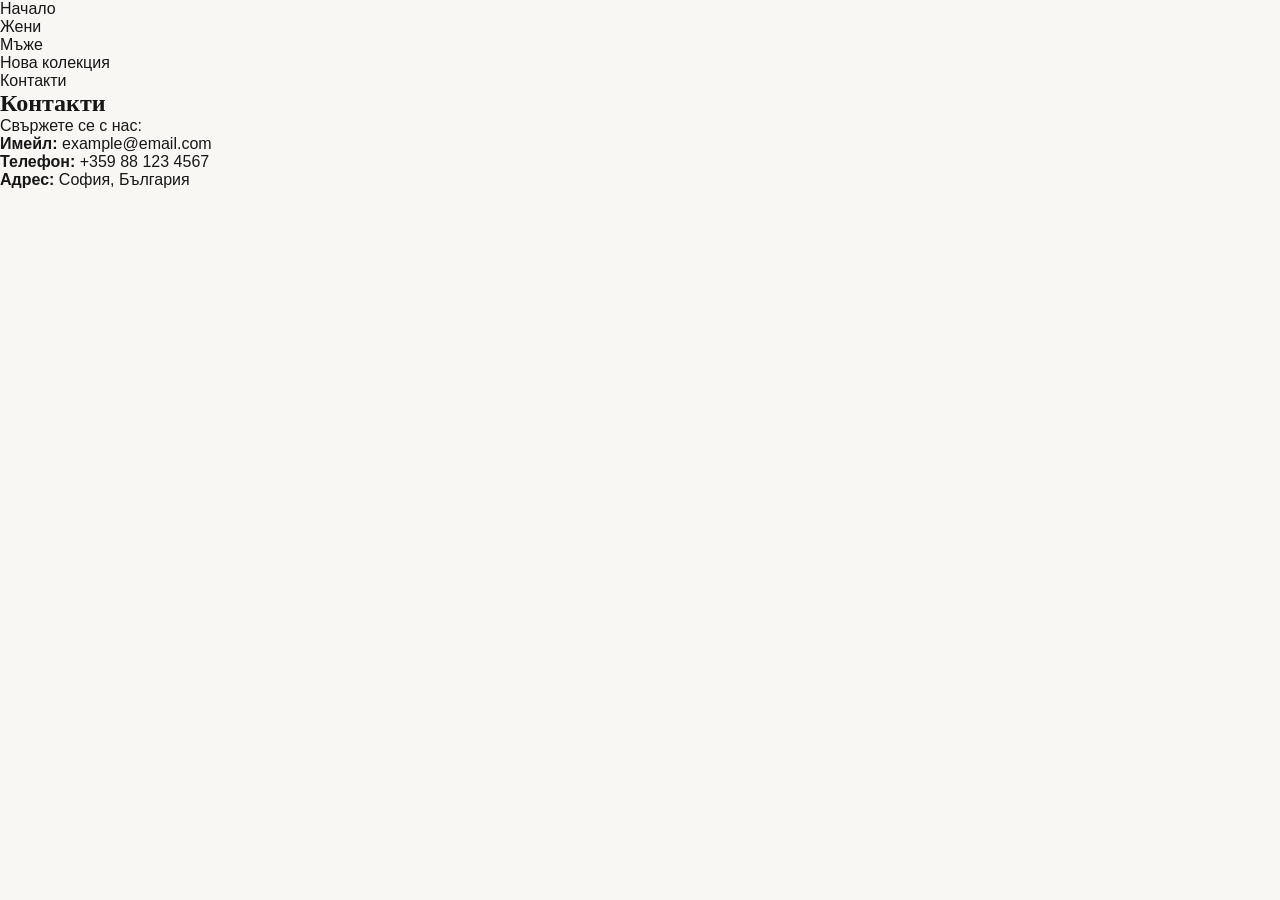
==== contact.html @ b68dda17 "Add contact page" ====
<!DOCTYPE html>
<html lang="bg">
<head>
    <meta charset="UTF-8">
    <meta name="viewport" content="width=device-width, initial-scale=1.0">
    <title>Контакти</title>
    <link rel="stylesheet" href="style.css">
</head>
<body>

    <header>
        <nav>
            <div class="logo">
                <a href="index.html">
                    <!-- Put your logo here -->
                </a>
            </div>

            <ul>
                <li><a href="index.html">Начало</a></li>
                <li><a href="women.html">Жени</a></li>
                <li><a href="men.html">Мъже</a></li>
                <li><a href="new-collection.html">Нова колекция</a></li>
                <li><a href="contact.html">Контакти</a></li>
            </ul>
        </nav>
    </header>

    <main>
        <section class="contact">
            <h1>Контакти</h1>

            <p>Свържете се с нас:</p>

            <p><strong>Имейл:</strong> example@email.com</p>
            <p><strong>Телефон:</strong> +359 88 123 4567</p>
            <p><strong>Адрес:</strong> София, България</p>
        </section>
    </main>

</body>
</html>
---- style.css ----
/* =========================================
   ОСНОВНИ НАСТРОЙКИ
========================================= */

* {
    margin: 0;
    padding: 0;
    box-sizing: border-box;
}

html {
    scroll-behavior: smooth;
}

body {
    font-family: "Montserrat", sans-serif;
    background: #f8f7f4;
    color: #171717;
}

a {
    text-decoration: none;
    color: inherit;
}

button {
    font-family: inherit;
}


/* =========================================
   NAVIGATION
========================================= */

.navbar {
    width: 100%;
    height: 82px;

    display: flex;
    align-items: center;
    justify-content: space-between;

    padding: 0 6%;

    background: rgba(248, 247, 244, 0.96);

    border-bottom: 1px solid #e5e3df;

    position: relative;
    z-index: 200;

    backdrop-filter: blur(10px);
}

.logo {
    font-family: "Playfair Display", serif;

    font-size: 27px;
    font-weight: 400;

    letter-spacing: 7px;

    color: #171717;

    transition: opacity 0.3s ease;
}

.logo:hover {
    opacity: 0.65;
}

.nav-links {
    display: flex;
    align-items: center;
    gap: 35px;
}

.nav-links a {
    position: relative;

    font-size: 12px;
    font-weight: 500;

    text-transform: uppercase;
    letter-spacing: 1.5px;

    color: #333;

    transition: color 0.3s ease;
}

.nav-links a::after {
    content: "";

    position: absolute;

    left: 0;
    bottom: -7px;

    width: 0;
    height: 1px;

    background: #8a6a52;

    transition: width 0.3s ease;
}

.nav-links a:hover {
    color: #8a6a52;
}

.nav-links a:hover::after {
    width: 100%;
}

.nav-actions {
    display: flex;
    align-items: center;
    gap: 15px;
}

.nav-actions button {
    border: none;
    background: transparent;

    font-size: 21px;

    cursor: pointer;

    transition: transform 0.3s ease;
}

.nav-actions button:hover {
    transform: translateY(-2px);
}


/* =========================================
   HERO
========================================= */

.hero {
    min-height: 650px;

    display: flex;
    align-items: center;

    padding: 80px 8%;

    position: relative;

    background:
        linear-gradient(
            90deg,
            rgba(20, 20, 20, 0.72),
            rgba(20, 20, 20, 0.25)
        ),
        url("images/hero.jpg");

    background-size: cover;
    background-position: center;
}

.hero-content {
    max-width: 650px;
    color: white;
}

.hero-small-title {
    font-size: 13px;
    letter-spacing: 3px;
    margin-bottom: 25px;
}

.hero h1 {
    font-size: clamp(55px, 7vw, 100px);
    line-height: 0.95;
    font-weight: 500;
    letter-spacing: -4px;
}

.hero h1 span {
    display: block;
    font-style: italic;
    font-weight: 300;
}

.hero-description {
    max-width: 500px;

    margin: 35px 0;

    font-size: 17px;
    line-height: 1.7;

    color: #eeeeee;
}

.hero-button {
    display: inline-block;

    padding: 17px 30px;

    background: white;
    color: #171717;

    font-size: 13px;
    font-weight: 600;

    text-transform: uppercase;
    letter-spacing: 1.5px;

    transition:
        background 0.3s ease,
        color 0.3s ease,
        transform 0.3s ease;
}

.hero-button:hover {
    background: #171717;
    color: white;

    transform: translateY(-3px);
}


/* =========================================
   ОБЩИ СЕКЦИИ
========================================= */

.categories,
.collection {
    padding: 110px 6%;
}

.section-heading {
    margin-bottom: 50px;
}

.section-heading p {
    margin-bottom: 12px;

    color: #8a6a52;

    font-size: 12px;
    font-weight: 600;

    letter-spacing: 2px;
}

.section-heading h2 {
    font-size: 48px;
    font-weight: 400;
    letter-spacing: -2px;
}


/* =========================================
   CATEGORIES
========================================= */

.category-grid {
    display: grid;
    grid-template-columns: repeat(2, 1fr);

    gap: 25px;
}

.category-card {
    height: 550px;

    position: relative;

    overflow: hidden;

    background: #ddd;
}

.category-image {
    width: 100%;
    height: 100%;

    background-size: cover;
    background-position: center;

    transition: transform 0.7s ease;
}

.category-women {
    background-image: url("images/women.jpg");
}

.category-men {
    background-image: url("images/men.jpg");
}

.category-card:hover .category-image {
    transform: scale(1.05);
}

.category-overlay {
    position: absolute;

    left: 0;
    right: 0;
    bottom: 0;

    padding: 35px;

    color: white;

    background: linear-gradient(
        transparent,
        rgba(0, 0, 0, 0.65)
    );
}

.category-overlay h3 {
    font-size: 36px;
    font-weight: 400;

    margin-bottom: 10px;
}

.category-overlay span {
    font-size: 13px;
    text-transform: uppercase;
    letter-spacing: 1px;
}


/* =========================================
   PRODUCTS
========================================= */

.collection {
    background: #eeece7;
}

.collection-heading {
    display: flex;
    align-items: flex-end;
    justify-content: space-between;
}

.view-all {
    padding-bottom: 5px;

    border-bottom: 1px solid #171717;

    font-size: 13px;
    text-transform: uppercase;
    letter-spacing: 1px;
}

.product-grid {
    display: grid;

    grid-template-columns:
        repeat(4, 1fr);

    gap: 22px;
}

.product-card {
    cursor: pointer;
}

.product-image {
    height: 480px;

    position: relative;

    background:
        url("images/product-1.jpg")
        center / cover;

    overflow: hidden;
}

.product-2 {
    background-image:
        url("images/product-2.jpg");
}

.product-3 {
    background-image:
        url("images/product-3.jpg");
}

.product-4 {
    background-image:
        url("images/product-4.jpg");
}

.product-label {
    position: absolute;

    top: 15px;
    left: 15px;

    padding: 7px 10px;

    background: white;

    font-size: 10px;
    font-weight: bold;

    letter-spacing: 1px;
}

.favorite-button {
    position: absolute;

    top: 15px;
    right: 15px;

    width: 40px;
    height: 40px;

    border: none;
    border-radius: 50%;

    background: white;

    font-size: 21px;

    cursor: pointer;

    transition: transform 0.3s ease;
}

.favorite-button:hover {
    transform: scale(1.1);
}

.product-info {
    padding-top: 18px;
}

.product-category {
    color: #777;

    font-size: 11px;

    text-transform: uppercase;
    letter-spacing: 1.5px;

    margin-bottom: 8px;
}

.product-info h3 {
    font-size: 17px;
    font-weight: 400;

    margin-bottom: 8px;
}

.product-price {
    font-size: 15px;
    font-weight: 600;
}


/* =========================================
   PROMO
========================================= */

.promo {
    min-height: 500px;

    display: flex;
    align-items: center;
    justify-content: center;

    text-align: center;

    padding: 80px 20px;

    background:
        linear-gradient(
            rgba(30, 25, 22, 0.65),
            rgba(30, 25, 22, 0.65)
        ),
        url("images/promo.jpg");

    background-size: cover;
    background-position: center;

    color: white;
}

.promo-content {
    max-width: 700px;
}

.promo-content > p {
    font-size: 12px;
    letter-spacing: 3px;

    margin-bottom: 25px;
}

.promo h2 {
    font-size: clamp(45px, 6vw, 75px);
    line-height: 1;

    font-weight: 400;

    margin-bottom: 40px;
}


/* =========================================
   FOOTER
========================================= */

.footer {
    padding: 70px 6% 30px;

    background: #171717;

    color: white;

    text-align: center;
}

.footer-logo {
    font-size: 30px;
    font-weight: bold;

    letter-spacing: 6px;

    margin-bottom: 35px;
}

.footer-links {
    display: flex;
    justify-content: center;

    gap: 30px;

    margin-bottom: 40px;
}

.footer-links a {
    color: #cfcfcf;

    font-size: 13px;

    transition: color 0.3s ease;
}

.footer-links a:hover {
    color: white;
}

.footer > p {
    color: #777;

    font-size: 12px;
}


/* =========================================
   RESPONSIVE — TABLET
========================================= */

@media (max-width: 900px) {

    .nav-links {
        gap: 15px;
    }

    .nav-links a {
        font-size: 11px;
    }

    .product-grid {
        grid-template-columns:
            repeat(2, 1fr);
    }

    .product-image {
        height: 450px;
    }
}


/* =========================================
   RESPONSIVE — MOBILE
========================================= */

@media (max-width: 650px) {

    .navbar {
        height: 70px;
        padding: 0 5%;
    }

    .logo {
        font-size: 22px;
    }

    .nav-links {
        display: none;
    }

    .nav-actions {
        gap: 8px;
    }

    .hero {
        min-height: 600px;

        padding: 60px 7%;

        background-position: center;
    }

    .hero h1 {
        font-size: 58px;
    }

    .hero-description {
        font-size: 15px;
    }

    .categories,
    .collection {
        padding: 75px 5%;
    }

    .section-heading h2 {
        font-size: 38px;
    }

    .category-grid {
        grid-template-columns: 1fr;
    }

    .category-card {
        height: 450px;
    }

    .collection-heading {
        display: block;
    }

    .view-all {
        display: inline-block;
        margin-top: 20px;
    }

    .product-grid {
        grid-template-columns: 1fr 1fr;

        gap: 12px;
    }

    .product-image {
        height: 300px;
    }

    .product-info h3 {
        font-size: 14px;
    }

    .promo {
        min-height: 450px;
    }

    .footer-links {
        flex-wrap: wrap;
    }
}

/* =========================================
   PRODUCT ANIMATION
========================================= */

.product-card {
    opacity: 0;
    transform: translateY(30px);

    transition:
        opacity 0.7s ease,
        transform 0.7s ease;
}

.product-card {
    display: block;
    color: inherit;
}

.product-card.show {
    opacity: 1;
    transform: translateY(0);
}

.product-card.search-hidden {
    display: none;
}

/* =========================================
   PRODUCT PAGE
========================================= */

.product-page {
    min-height: 750px;

    display: grid;
    grid-template-columns: 1.1fr 0.9fr;

    gap: 80px;

    padding: 80px 8%;
}

.product-large-image {
    width: 100%;
    height: 700px;

    overflow: hidden;

    background: #e5e2dc;
}

.product-large-image img {
    width: 100%;
    height: 100%;

    object-fit: cover;

    display: block;
}

.product-details {
    padding-top: 30px;

    max-width: 500px;
}

.product-details .product-category {
    color: #8a6a52;

    font-size: 12px;

    text-transform: uppercase;
    letter-spacing: 2px;

    margin-bottom: 20px;
}

.product-details h1 {
    font-size: 48px;
    line-height: 1.05;

    font-weight: 400;

    margin-bottom: 20px;
}

.product-page-price {
    font-size: 20px;
    font-weight: 600;

    margin-bottom: 35px;
}

.product-description {
    color: #666;

    font-size: 15px;
    line-height: 1.8;

    margin-bottom: 45px;
}

.size-section {
    margin-bottom: 30px;
}

.size-title {
    display: flex;
    justify-content: space-between;

    margin-bottom: 15px;

    font-size: 13px;
}

.size-title span:last-child {
    color: #777;

    text-decoration: underline;

    cursor: pointer;
}

.sizes {
    display: flex;
    gap: 10px;
}

.sizes button {
    width: 55px;
    height: 50px;

    border: 1px solid #ccc;

    background: transparent;

    cursor: pointer;

    transition:
        background 0.3s ease,
        color 0.3s ease;
}

.sizes button:hover,
.sizes button.selected {
    background: #171717;
    color: white;

    border-color: #171717;
}

.add-to-cart {
    width: 100%;

    padding: 20px;

    border: none;

    background: #171717;
    color: white;

    font-size: 13px;
    font-weight: 600;

    text-transform: uppercase;
    letter-spacing: 1.5px;

    cursor: pointer;

    transition: background 0.3s ease;
}

.add-to-cart:hover {
    background: #8a6a52;
}

.product-info-list {
    margin-top: 45px;

    border-top: 1px solid #ddd;
}

.product-info-list div {
    display: flex;
    justify-content: space-between;

    padding: 18px 0;

    border-bottom: 1px solid #ddd;

    font-size: 13px;
}

.product-info-list span:last-child {
    color: #777;
}


/* =========================================
   PRODUCT PAGE — MOBILE
========================================= */

@media (max-width: 800px) {

    .product-page {
        grid-template-columns: 1fr;

        gap: 40px;

        padding: 50px 5%;
    }

    .product-large-image {
        height: 550px;
    }

    .product-details {
        padding-top: 0;
    }

    .product-details h1 {
        font-size: 38px;
    }
}

/* =========================================
   MOBILE MENU
========================================= */

.menu-toggle {
    display: none;

    border: none;
    background: transparent;

    font-size: 25px;

    cursor: pointer;
}


/* =========================================
   MOBILE NAVIGATION
========================================= */

@media (max-width: 650px) {

    .menu-toggle {
        display: block;
    }

    .navbar {
        position: relative;
    }

    .nav-links {
        position: absolute;

        top: 70px;
        left: 0;

        width: 100%;

        display: flex;
        flex-direction: column;
        align-items: stretch;

        gap: 0;

        background: #f8f7f4;

        border-bottom: 1px solid #ddd;

        max-height: 0;
        overflow: hidden;

        opacity: 0;

        transition:
            max-height 0.4s ease,
            opacity 0.3s ease;
    }

    .nav-links a {
        padding: 18px 6%;

        border-bottom: 1px solid #e5e3df;
    }

    .nav-links.mobile-open {
        max-height: 400px;
        opacity: 1;
    }

}

/* =========================================
   BENEFITS
========================================= */

.benefits {
    padding: 110px 6%;
    background: #f8f7f4;
}

.benefits-grid {
    display: grid;
    grid-template-columns: repeat(4, 1fr);
    gap: 50px;
}

.benefit {
    text-align: center;
}

.benefit-icon {
    width: 60px;
    height: 60px;

    margin: 0 auto 25px;

    display: flex;
    align-items: center;
    justify-content: center;

    border: 1px solid #d5d1ca;
    border-radius: 50%;

    font-size: 22px;

    color: #8a6a52;
}

.benefit h3 {
    font-size: 17px;
    font-weight: 500;

    margin-bottom: 15px;
}

.benefit p {
    color: #777;

    font-size: 14px;
    line-height: 1.7;
}


/* =========================================
   BENEFITS — MOBILE
========================================= */

@media (max-width: 800px) {

    .benefits-grid {
        grid-template-columns: repeat(2, 1fr);
        gap: 45px 25px;
    }

}


@media (max-width: 500px) {

    .benefits {
        padding: 75px 5%;
    }

    .benefits-grid {
        grid-template-columns: 1fr;
    }

}

/* =========================================
   PREMIUM TYPOGRAPHY
========================================= */

h1,
h2,
h3 {
    font-family: "Playfair Display", serif;
}

.hero h1 {
    font-weight: 400;
}

.section-heading h2 {
    font-weight: 400;
}

.category-overlay h3 {
    font-weight: 400;
}

.product-info h3 {
    font-family: "Montserrat", sans-serif;
    font-weight: 500;
}

.product-details h1 {
    font-family: "Playfair Display", serif;
    font-weight: 400;
}

.promo h2 {
    font-family: "Playfair Display", serif;
    font-weight: 400;
}

/* =========================================
   CONTACTS
========================================= */

.contact-section {
    padding: 100px 6%;
    background: #eeece8;
}

.contact-content {
    max-width: 1000px;
    margin: 50px auto 0;

    display: grid;
    grid-template-columns: repeat(3, 1fr);
    gap: 40px;

    text-align: center;
}

.contact-content h3 {
    font-family: "Montserrat", sans-serif;
    font-size: 14px;
    font-weight: 600;
    margin-bottom: 12px;
}

.contact-content p {
    color: #777;
    font-size: 14px;
    line-height: 1.7;
}


/* MOBILE */

@media (max-width: 650px) {

    .contact-content {
        grid-template-columns: 1fr;
        gap: 30px;
    }

}

/* =========================================
   SEARCH
========================================= */

.search-panel {
    width: 100%;

    height: 80px;

    padding: 0 6%;

    display: none;
    align-items: center;
    gap: 20px;

    background: #f8f7f4;

    border-bottom: 1px solid #ddd;

    position: sticky;

    z-index: 100;

    animation: searchOpen 0.25s ease;
}


/* Показва се само когато е активна */

.search-panel.active {
    display: flex;
}


/* Поле */

.search-panel input {
    flex: 1;

    height: 45px;

    border: none;
    border-bottom: 1px solid #aaa;

    outline: none;

    background: transparent;

    font-family: "Montserrat", sans-serif;

    font-size: 15px;

    color: #171717;
}

.search-panel input::placeholder {
    color: #888;
}


/* Бутон X */

.search-panel button {
    width: 40px;
    height: 40px;

    border: none;

    background: transparent;

    font-size: 18px;

    cursor: pointer;

    color: #171717;

    transition: opacity 0.3s ease;
}

.search-panel button:hover {
    opacity: 0.55;
}


/* =========================================
   SEARCH ANIMATION
========================================= */

@keyframes searchOpen {

    from {
        opacity: 0;
        transform: translateY(-8px);
    }

    to {
        opacity: 1;
        transform: translateY(0);
    }

}


/* =========================================
   SEARCH — MOBILE
========================================= */

@media (max-width: 650px) {

    .search-panel {

        height: 70px;

        padding: 0 5%;

    }

}
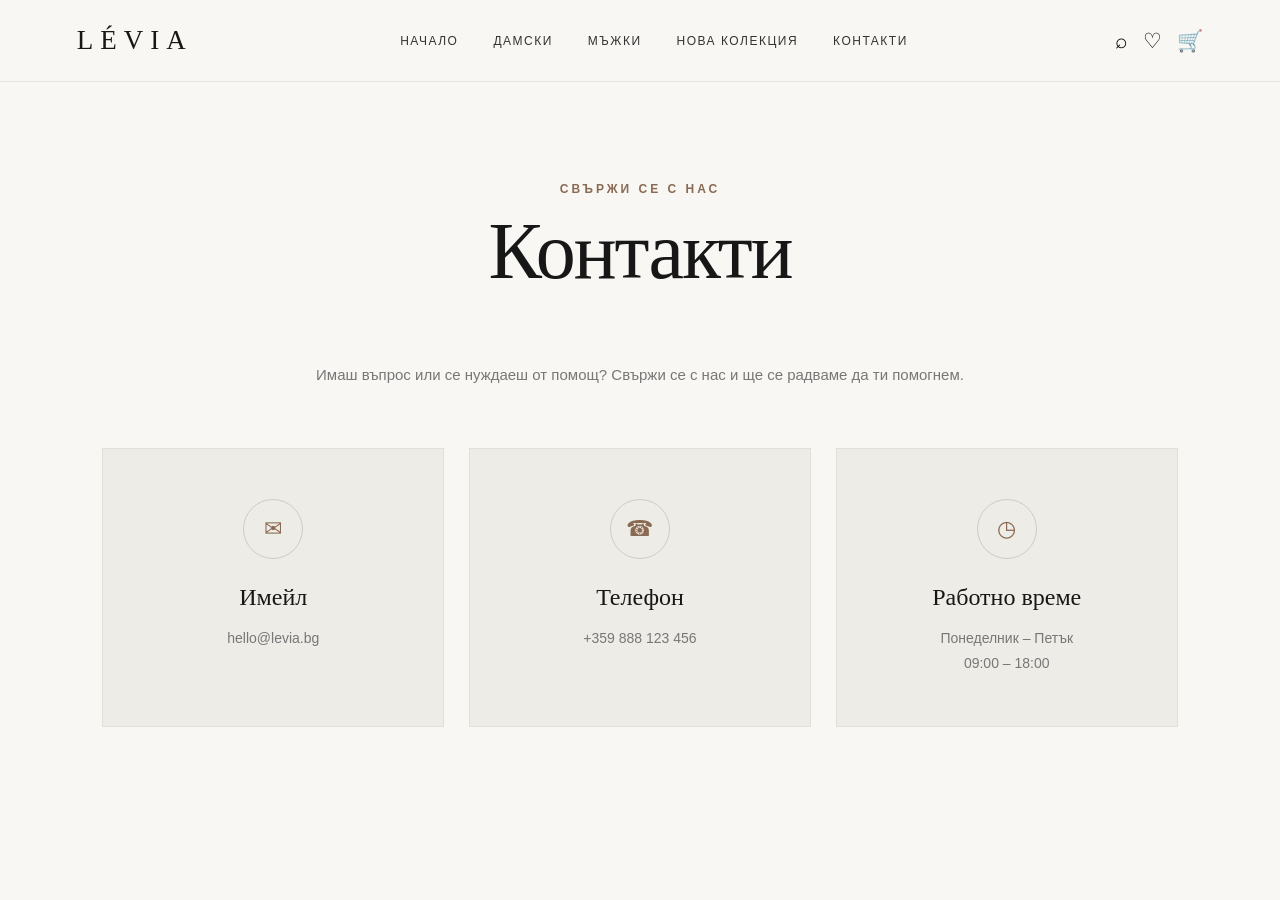
==== commit 4696599e: "Create contact page design" ====
--- a/contact.html
+++ b/contact.html
@@ -8,35 +8,153 @@
 </head>
 <body>
 
-    <header>
-        <nav>
-            <div class="logo">
-                <a href="index.html">
-                    <!-- Put your logo here -->
-                </a>
+     <!-- Навигация -->
+<header class="navbar">
+
+    <a href="index.html" class="logo">
+        LÉVIA
+    </a>
+
+    <nav class="nav-links">
+
+        <a href="index.html">Начало</a>
+
+        <a href="women.html">Дамски</a>
+
+        <a href="men.html">Мъжки</a>
+
+        <a href="new-collection.html">Нова колекция</a>
+
+        <a href="contact.html">Контакти</a>
+
+    </nav>
+
+    <div class="nav-actions">
+
+        <button
+            class="search-button"
+            aria-label="Търсене"
+            type="button"
+        >
+            ⌕
+        </button>
+
+        <button aria-label="Любими">
+            ♡
+        </button>
+
+        <button aria-label="Количка">
+            🛒
+        </button>
+
+        <button
+            class="menu-toggle"
+            aria-label="Отвори менюто"
+            aria-expanded="false"
+        >
+            ☰
+        </button>
+
+    </div>
+
+</header>
+
+<div class="search-panel" id="searchPanel">
+
+    <input
+        type="text"
+        id="searchInput"
+        placeholder="Търси продукт..."
+        autocomplete="off"
+    >
+
+    <button
+        id="closeSearch"
+        type="button"
+        aria-label="Затвори"
+    >
+        ✕
+    </button>
+
+</div>
+
+
+    <main>
+
+    <section class="contact-page">
+
+        <div class="section-heading">
+
+            <p>СВЪРЖИ СЕ С НАС</p>
+
+            <h1>Контакти</h1>
+
+        </div>
+
+
+        <p class="contact-intro">
+            Имаш въпрос или се нуждаеш от помощ?
+            Свържи се с нас и ще се радваме да ти помогнем.
+        </p>
+
+
+        <div class="contact-content">
+
+            <div>
+
+                <div class="contact-icon">
+                    ✉
+                </div>
+
+                <h3>Имейл</h3>
+
+                <p>
+                    <a href="mailto:hello@levia.bg">
+                        hello@levia.bg
+                    </a>
+                </p>
+
             </div>
 
-            <ul>
-                <li><a href="index.html">Начало</a></li>
-                <li><a href="women.html">Жени</a></li>
-                <li><a href="men.html">Мъже</a></li>
-                <li><a href="new-collection.html">Нова колекция</a></li>
-                <li><a href="contact.html">Контакти</a></li>
-            </ul>
-        </nav>
-    </header>
 
-    <main>
-        <section class="contact">
-            <h1>Контакти</h1>
+            <div>
 
-            <p>Свържете се с нас:</p>
+                <div class="contact-icon">
+                    ☎
+                </div>
 
-            <p><strong>Имейл:</strong> example@email.com</p>
-            <p><strong>Телефон:</strong> +359 88 123 4567</p>
-            <p><strong>Адрес:</strong> София, България</p>
-        </section>
-    </main>
+                <h3>Телефон</h3>
+
+                <p>
+                    <a href="tel:+359888123456">
+                        +359 888 123 456
+                    </a>
+                </p>
+
+            </div>
+
+
+            <div>
+
+                <div class="contact-icon">
+                    ◷
+                </div>
+
+                <h3>Работно време</h3>
+
+                <p>
+                    Понеделник – Петък<br>
+                    09:00 – 18:00
+                </p>
+
+            </div>
+
+        </div>
+
+    </section>
+
+</main>
+
 
 </body>
 </html>
--- a/style.css
+++ b/style.css
@@ -1248,4 +1248,202 @@
 
     }
 
+}
+
+/* =========================================
+   CONTACT PAGE
+========================================= */
+
+.contact-page {
+    min-height: 750px;
+
+    padding: 100px 8%;
+
+    background: #f8f7f4;
+}
+
+
+/* Заглавие */
+
+.contact-page .section-heading {
+    max-width: 700px;
+    margin: 0 auto 70px;
+
+    text-align: center;
+}
+
+.contact-page .section-heading p {
+    color: #8a6a52;
+
+    font-size: 12px;
+    font-weight: 600;
+
+    letter-spacing: 3px;
+
+    margin-bottom: 15px;
+}
+
+.contact-page .section-heading h1 {
+    font-family: "Playfair Display", serif;
+
+    font-size: clamp(50px, 7vw, 80px);
+
+    font-weight: 400;
+
+    line-height: 1;
+
+    letter-spacing: -2px;
+}
+
+
+/* Контактни карти */
+
+.contact-page .contact-content {
+    max-width: 1100px;
+
+    margin: 0 auto;
+
+    display: grid;
+
+    grid-template-columns: repeat(3, 1fr);
+
+    gap: 25px;
+
+    text-align: center;
+}
+
+
+.contact-page .contact-content > div {
+    padding: 50px 30px;
+
+    background: #eeece7;
+
+    border: 1px solid #e2dfd9;
+
+    transition:
+        transform 0.3s ease,
+        background 0.3s ease;
+}
+
+
+.contact-page .contact-content > div:hover {
+    transform: translateY(-6px);
+
+    background: #e8e5df;
+}
+
+
+/* Икони */
+
+.contact-icon {
+    width: 60px;
+    height: 60px;
+
+    margin: 0 auto 25px;
+
+    display: flex;
+    align-items: center;
+    justify-content: center;
+
+    border: 1px solid #d0cbc3;
+
+    border-radius: 50%;
+
+    color: #8a6a52;
+
+    font-size: 22px;
+}
+
+
+/* Заглавия */
+
+.contact-page .contact-content h3 {
+    margin-bottom: 15px;
+
+    font-family: "Playfair Display", serif;
+
+    font-size: 24px;
+
+    font-weight: 400;
+
+    color: #171717;
+}
+
+
+/* Информация */
+
+.contact-page .contact-content p {
+    color: #777;
+
+    font-size: 14px;
+
+    line-height: 1.8;
+}
+
+
+/* Линкове */
+
+.contact-page .contact-content a {
+    color: #777;
+
+    transition: color 0.3s ease;
+}
+
+.contact-page .contact-content a:hover {
+    color: #8a6a52;
+}
+
+
+/* =========================================
+   CONTACT PAGE — ADDITIONAL INFO
+========================================= */
+
+.contact-intro {
+    max-width: 650px;
+
+    margin: 0 auto 60px;
+
+    text-align: center;
+
+    color: #777;
+
+    font-size: 15px;
+
+    line-height: 1.8;
+}
+
+
+/* =========================================
+   CONTACT PAGE — MOBILE
+========================================= */
+
+@media (max-width: 800px) {
+
+    .contact-page {
+        padding: 75px 5%;
+    }
+
+    .contact-page .section-heading {
+        margin-bottom: 50px;
+    }
+
+    .contact-page .contact-content {
+        grid-template-columns: 1fr;
+
+        gap: 18px;
+    }
+
+    .contact-page .contact-content > div {
+        padding: 40px 25px;
+    }
+
+}
+
+
+@media (max-width: 500px) {
+
+    .contact-page .section-heading h1 {
+        font-size: 48px;
+    }
+
 }
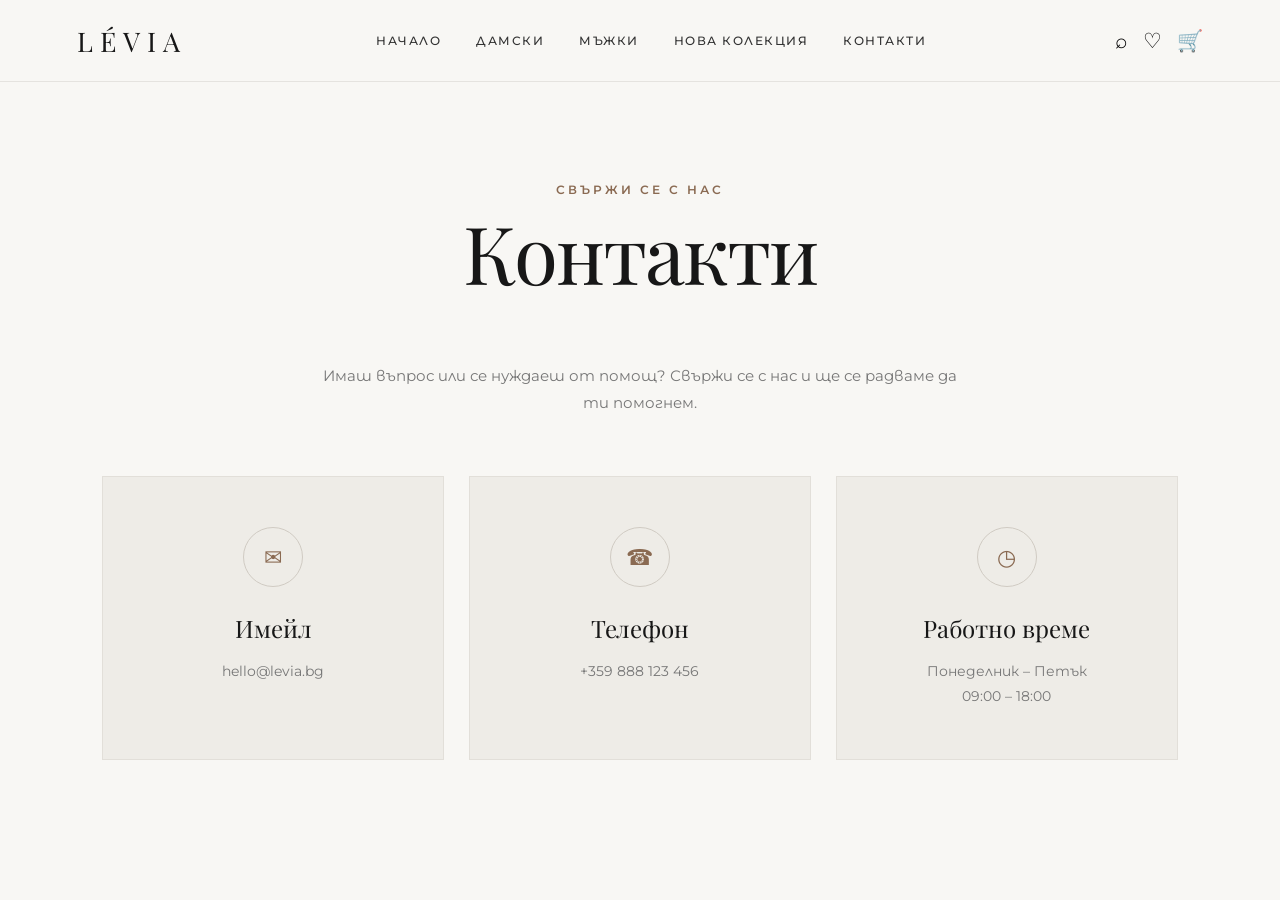
==== commit 4c855dc3: "Update navigation, search and favorites" ====
--- a/contact.html
+++ b/contact.html
@@ -3,7 +3,19 @@
 <head>
     <meta charset="UTF-8">
     <meta name="viewport" content="width=device-width, initial-scale=1.0">
-    <title>Контакти</title>
+    <title>LÉVIA — Контакти</title>
+    <link rel="preconnect" href="https://fonts.googleapis.com">
+
+<link
+    rel="preconnect"
+    href="https://fonts.gstatic.com"
+    crossorigin
+>
+
+<link
+    href="https://fonts.googleapis.com/css2?family=Montserrat:wght@400;500;600&family=Playfair+Display:ital,wght@0,400;0,500;1,400&display=swap"
+    rel="stylesheet"
+>
     <link rel="stylesheet" href="style.css">
 </head>
 <body>
@@ -25,7 +37,7 @@
 
         <a href="new-collection.html">Нова колекция</a>
 
-        <a href="contact.html">Контакти</a>
+        <a href="./contact.html">Контакти</a>
 
     </nav>
 
@@ -155,6 +167,7 @@
 
 </main>
 
+<script src="script.js"></script>
 
 </body>
 </html>
--- a/style.css
+++ b/style.css
@@ -1050,40 +1050,92 @@
 }
 
 /* =========================================
-   PREMIUM TYPOGRAPHY
-========================================= */
+   TYPOGRAPHY SYSTEM
+========================================= */
+
+body {
+    font-family: "Montserrat", sans-serif;
+    font-weight: 400;
+    color: #171717;
+}
+
+/* Основни заглавия */
 
 h1,
 h2,
 h3 {
     font-family: "Playfair Display", serif;
-}
+    font-weight: 400;
+    color: #171717;
+}
+
+/* Големи заглавия на секции */
+
+.section-heading h1,
+.section-heading h2 {
+    font-family: "Playfair Display", serif;
+    font-weight: 400;
+    letter-spacing: -2px;
+}
+
+/* Hero */
 
 .hero h1 {
-    font-weight: 400;
-}
-
-.section-heading h2 {
-    font-weight: 400;
-}
+    font-family: "Playfair Display", serif;
+    font-weight: 400;
+    letter-spacing: -4px;
+}
+
+/* Заглавия на категории */
 
 .category-overlay h3 {
-    font-weight: 400;
-}
+    font-family: "Playfair Display", serif;
+    font-weight: 400;
+}
+
+/* Имена на продукти */
 
 .product-info h3 {
     font-family: "Montserrat", sans-serif;
     font-weight: 500;
-}
+    letter-spacing: 0;
+}
+
+/* Продуктова страница */
 
 .product-details h1 {
     font-family: "Playfair Display", serif;
     font-weight: 400;
-}
+    letter-spacing: -2px;
+}
+
+/* Промо */
 
 .promo h2 {
     font-family: "Playfair Display", serif;
     font-weight: 400;
+}
+
+/* Контакти */
+
+.contact-page .section-heading h1 {
+    font-family: "Playfair Display", serif;
+    font-weight: 400;
+}
+
+/* Навигация и бутони */
+
+.nav-links a,
+.hero-button,
+.view-all,
+.product-label,
+.product-category,
+.product-price,
+.product-page-price,
+.add-to-cart,
+.footer-links,
+.contact-content h3 {
+    font-family: "Montserrat", sans-serif;
 }
 
 /* =========================================
@@ -1446,4 +1498,64 @@
         font-size: 48px;
     }
 
+}
+
+/* =========================================
+   PAGE HEADINGS
+========================================= */
+
+.page-section {
+    padding-top: 100px;
+    padding-bottom: 110px;
+}
+
+.page-heading {
+    max-width: 900px;
+    margin-bottom: 60px;
+}
+
+.page-heading p {
+    margin-bottom: 14px;
+
+    color: #8a6a52;
+
+    font-family: "Montserrat", sans-serif;
+    font-size: 12px;
+    font-weight: 600;
+
+    letter-spacing: 3px;
+    text-transform: uppercase;
+}
+
+.page-heading h1 {
+    margin: 0;
+
+    font-family: "Playfair Display", serif;
+    font-size: clamp(48px, 6vw, 72px);
+    font-weight: 400;
+
+    line-height: 1;
+    letter-spacing: -2px;
+}
+
+
+/* =========================================
+   PAGE HEADINGS — MOBILE
+========================================= */
+
+@media (max-width: 650px) {
+
+    .page-section {
+        padding-top: 75px;
+        padding-bottom: 75px;
+    }
+
+    .page-heading {
+        margin-bottom: 45px;
+    }
+
+    .page-heading h1 {
+        font-size: 46px;
+    }
+
 }
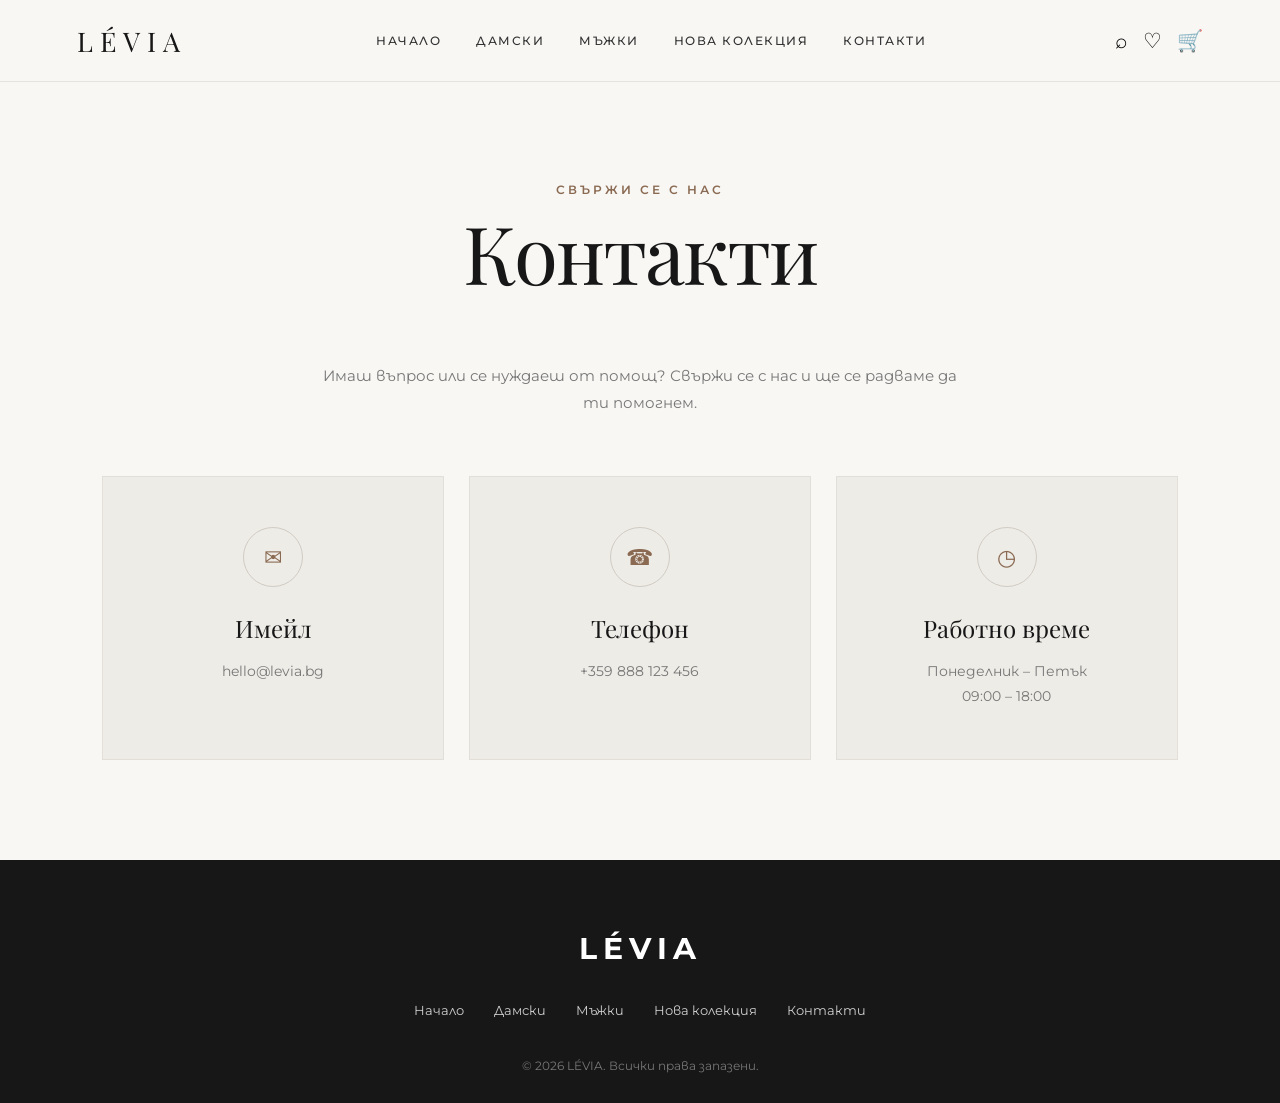
==== commit b689bc5a: "Extract shared header and footer components" ====
--- a/contact.html
+++ b/contact.html
@@ -6,168 +6,93 @@
     <title>LÉVIA — Контакти</title>
     <link rel="preconnect" href="https://fonts.googleapis.com">
 
-<link
-    rel="preconnect"
-    href="https://fonts.gstatic.com"
-    crossorigin
->
+    <link
+        rel="preconnect"
+        href="https://fonts.gstatic.com"
+        crossorigin>
 
-<link
-    href="https://fonts.googleapis.com/css2?family=Montserrat:wght@400;500;600&family=Playfair+Display:ital,wght@0,400;0,500;1,400&display=swap"
-    rel="stylesheet"
->
+    <link
+        href="https://fonts.googleapis.com/css2?family=Montserrat:wght@400;500;600&family=Playfair+Display:ital,wght@0,400;0,500;1,400&display=swap"
+        rel="stylesheet">
+
     <link rel="stylesheet" href="style.css">
 </head>
+
 <body>
 
-     <!-- Навигация -->
-<header class="navbar">
+<div id="header-container"></div>
 
-    <a href="index.html" class="logo">
-        LÉVIA
-    </a>
-
-    <nav class="nav-links">
-
-        <a href="index.html">Начало</a>
-
-        <a href="women.html">Дамски</a>
-
-        <a href="men.html">Мъжки</a>
-
-        <a href="new-collection.html">Нова колекция</a>
-
-        <a href="./contact.html">Контакти</a>
-
-    </nav>
-
-    <div class="nav-actions">
-
-        <button
-            class="search-button"
-            aria-label="Търсене"
-            type="button"
-        >
-            ⌕
-        </button>
-
-        <button aria-label="Любими">
-            ♡
-        </button>
-
-        <button aria-label="Количка">
-            🛒
-        </button>
-
-        <button
-            class="menu-toggle"
-            aria-label="Отвори менюто"
-            aria-expanded="false"
-        >
-            ☰
-        </button>
-
-    </div>
-
-</header>
-
+<!-- SEARCH -->
 <div class="search-panel" id="searchPanel">
 
     <input
         type="text"
         id="searchInput"
         placeholder="Търси продукт..."
-        autocomplete="off"
-    >
+        autocomplete="off">
 
     <button
         id="closeSearch"
         type="button"
-        aria-label="Затвори"
-    >
+        aria-label="Затвори">
         ✕
     </button>
-
 </div>
 
-
-    <main>
-
+<main>
     <section class="contact-page">
-
         <div class="section-heading">
-
             <p>СВЪРЖИ СЕ С НАС</p>
-
             <h1>Контакти</h1>
-
         </div>
-
 
         <p class="contact-intro">
             Имаш въпрос или се нуждаеш от помощ?
             Свържи се с нас и ще се радваме да ти помогнем.
         </p>
 
-
         <div class="contact-content">
-
             <div>
-
                 <div class="contact-icon">
                     ✉
                 </div>
-
                 <h3>Имейл</h3>
-
                 <p>
                     <a href="mailto:hello@levia.bg">
                         hello@levia.bg
                     </a>
                 </p>
-
             </div>
 
-
             <div>
-
                 <div class="contact-icon">
                     ☎
                 </div>
-
                 <h3>Телефон</h3>
-
                 <p>
                     <a href="tel:+359888123456">
                         +359 888 123 456
                     </a>
                 </p>
-
             </div>
 
-
             <div>
-
                 <div class="contact-icon">
                     ◷
                 </div>
-
                 <h3>Работно време</h3>
-
                 <p>
                     Понеделник – Петък<br>
                     09:00 – 18:00
                 </p>
-
             </div>
-
         </div>
-
     </section>
-
 </main>
 
-<script src="script.js"></script>
+<div id="footer-container"></div>
+
+<script src="components.js"></script>
 
 </body>
-</html>
+</html>
--- a/style.css
+++ b/style.css
@@ -14,6 +14,7 @@
 
 body {
     font-family: "Montserrat", sans-serif;
+    font-weight: 400;
     background: #f8f7f4;
     color: #171717;
 }
@@ -23,10 +24,10 @@
     color: inherit;
 }
 
-button {
+button,
+input {
     font-family: inherit;
 }
-
 
 /* =========================================
    NAVIGATION
@@ -133,7 +134,6 @@
 .nav-actions button:hover {
     transform: translateY(-2px);
 }
-
 
 /* =========================================
    HERO
@@ -173,14 +173,18 @@
 }
 
 .hero h1 {
+    font-family: "Playfair Display", serif;
+
     font-size: clamp(55px, 7vw, 100px);
     line-height: 0.95;
-    font-weight: 500;
+
+    font-weight: 400;
     letter-spacing: -4px;
 }
 
 .hero h1 span {
     display: block;
+
     font-style: italic;
     font-weight: 300;
 }
@@ -248,12 +252,16 @@
     letter-spacing: 2px;
 }
 
+.section-heading h1,
 .section-heading h2 {
+    font-family: "Playfair Display", serif;
+
     font-size: 48px;
     font-weight: 400;
+
+    line-height: 1.05;
     letter-spacing: -2px;
 }
-
 
 /* =========================================
    CATEGORIES
@@ -261,6 +269,7 @@
 
 .category-grid {
     display: grid;
+
     grid-template-columns: repeat(2, 1fr);
 
     gap: 25px;
@@ -316,6 +325,8 @@
 }
 
 .category-overlay h3 {
+    font-family: "Playfair Display", serif;
+
     font-size: 36px;
     font-weight: 400;
 
@@ -324,10 +335,10 @@
 
 .category-overlay span {
     font-size: 13px;
+
     text-transform: uppercase;
     letter-spacing: 1px;
 }
-
 
 /* =========================================
    PRODUCTS
@@ -349,6 +360,7 @@
     border-bottom: 1px solid #171717;
 
     font-size: 13px;
+
     text-transform: uppercase;
     letter-spacing: 1px;
 }
@@ -356,42 +368,69 @@
 .product-grid {
     display: grid;
 
-    grid-template-columns:
-        repeat(4, 1fr);
+    grid-template-columns: repeat(4, 1fr);
 
     gap: 22px;
 }
 
 .product-card {
+    display: block;
+
+    color: inherit;
+
     cursor: pointer;
-}
+
+    opacity: 0;
+    transform: translateY(30px);
+
+    transition:
+        opacity 0.7s ease,
+        transform 0.7s ease;
+}
+
+.product-card.show {
+    opacity: 1;
+    transform: translateY(0);
+}
+
+.product-card.search-hidden {
+    display: none;
+}
+
+/* =========================================
+   PRODUCT IMAGE
+   Изображението идва от products.js
+========================================= */
 
 .product-image {
+    width: 100%;
     height: 480px;
 
     position: relative;
 
-    background:
-        url("images/product-1.jpg")
-        center / cover;
-
     overflow: hidden;
-}
-
-.product-2 {
-    background-image:
-        url("images/product-2.jpg");
-}
-
-.product-3 {
-    background-image:
-        url("images/product-3.jpg");
-}
-
-.product-4 {
-    background-image:
-        url("images/product-4.jpg");
-}
+
+    background: #e5e2dc;
+}
+
+.product-image img {
+    width: 100%;
+    height: 100%;
+
+    display: block;
+
+    object-fit: cover;
+
+    transition: transform 0.7s ease;
+}
+
+.product-card:hover .product-image img {
+    transform: scale(1.05);
+}
+
+/* =========================================
+   PRODUCT LABEL
+========================================= */
 
 .product-label {
     position: absolute;
@@ -399,15 +438,23 @@
     top: 15px;
     left: 15px;
 
+    z-index: 2;
+
     padding: 7px 10px;
 
     background: white;
 
+    font-family: "Montserrat", sans-serif;
+
     font-size: 10px;
-    font-weight: bold;
+    font-weight: 700;
 
     letter-spacing: 1px;
 }
+
+/* =========================================
+   FAVORITE
+========================================= */
 
 .favorite-button {
     position: absolute;
@@ -415,6 +462,8 @@
     top: 15px;
     right: 15px;
 
+    z-index: 3;
+
     width: 40px;
     height: 40px;
 
@@ -427,13 +476,19 @@
 
     cursor: pointer;
 
-    transition: transform 0.3s ease;
+    transition:
+        transform 0.3s ease,
+        background 0.3s ease;
 }
 
 .favorite-button:hover {
     transform: scale(1.1);
 }
 
+/* =========================================
+   PRODUCT INFO
+========================================= */
+
 .product-info {
     padding-top: 18px;
 }
@@ -441,6 +496,8 @@
 .product-category {
     color: #777;
 
+    font-family: "Montserrat", sans-serif;
+
     font-size: 11px;
 
     text-transform: uppercase;
@@ -450,17 +507,22 @@
 }
 
 .product-info h3 {
+    margin-bottom: 8px;
+
+    font-family: "Montserrat", sans-serif;
+
     font-size: 17px;
-    font-weight: 400;
-
-    margin-bottom: 8px;
+    font-weight: 500;
+
+    letter-spacing: 0;
 }
 
 .product-price {
+    font-family: "Montserrat", sans-serif;
+
     font-size: 15px;
     font-weight: 600;
 }
-
 
 /* =========================================
    PROMO
@@ -496,20 +558,23 @@
 
 .promo-content > p {
     font-size: 12px;
+
     letter-spacing: 3px;
 
     margin-bottom: 25px;
 }
 
 .promo h2 {
+    font-family: "Playfair Display", serif;
+
     font-size: clamp(45px, 6vw, 75px);
+
     line-height: 1;
 
     font-weight: 400;
 
     margin-bottom: 40px;
 }
-
 
 /* =========================================
    FOOTER
@@ -526,8 +591,10 @@
 }
 
 .footer-logo {
+    font-family: "Montserrat", sans-serif;
+
     font-size: 30px;
-    font-weight: bold;
+    font-weight: 700;
 
     letter-spacing: 6px;
 
@@ -561,6 +628,608 @@
     font-size: 12px;
 }
 
+/* =========================================
+   PRODUCT PAGE
+========================================= */
+
+.product-page {
+    min-height: 750px;
+
+    display: grid;
+
+    grid-template-columns: 1.1fr 0.9fr;
+
+    gap: 80px;
+
+    padding: 80px 8%;
+}
+
+.product-large-image {
+    width: 100%;
+    height: 700px;
+
+    overflow: hidden;
+
+    background: #e5e2dc;
+}
+
+.product-large-image img {
+    width: 100%;
+    height: 100%;
+
+    display: block;
+
+    object-fit: cover;
+}
+
+.product-details {
+    padding-top: 30px;
+
+    max-width: 500px;
+}
+
+.product-details .product-category {
+    color: #8a6a52;
+
+    font-size: 12px;
+
+    text-transform: uppercase;
+    letter-spacing: 2px;
+
+    margin-bottom: 20px;
+}
+
+.product-details h1 {
+    margin-bottom: 20px;
+
+    font-family: "Playfair Display", serif;
+
+    font-size: 48px;
+    line-height: 1.05;
+
+    font-weight: 400;
+
+    letter-spacing: -2px;
+}
+
+.product-page-price {
+    margin-bottom: 35px;
+
+    font-family: "Montserrat", sans-serif;
+
+    font-size: 20px;
+    font-weight: 600;
+}
+
+.product-description {
+    color: #666;
+
+    font-size: 15px;
+    line-height: 1.8;
+
+    margin-bottom: 45px;
+}
+
+/* =========================================
+   MATERIAL
+========================================= */
+
+.material-section {
+    margin-bottom: 35px;
+}
+
+.material-title {
+    margin-bottom: 12px;
+
+    font-size: 13px;
+    font-weight: 600;
+
+    text-transform: uppercase;
+    letter-spacing: 1.5px;
+}
+
+.material-value {
+    color: #666;
+
+    font-size: 14px;
+    line-height: 1.7;
+}
+
+/* =========================================
+   SIZE
+========================================= */
+
+.size-section {
+    margin-bottom: 30px;
+}
+
+.size-title {
+    display: flex;
+    justify-content: space-between;
+
+    margin-bottom: 15px;
+
+    font-size: 13px;
+}
+
+.size-title span:last-child {
+    color: #777;
+
+    text-decoration: underline;
+
+    cursor: pointer;
+}
+
+.sizes {
+    display: flex;
+
+    gap: 10px;
+}
+
+.sizes button {
+    width: 55px;
+    height: 50px;
+
+    border: 1px solid #ccc;
+
+    background: transparent;
+
+    cursor: pointer;
+
+    transition:
+        background 0.3s ease,
+        color 0.3s ease,
+        border-color 0.3s ease;
+}
+
+.sizes button:hover,
+.sizes button.selected {
+    background: #171717;
+
+    color: white;
+
+    border-color: #171717;
+}
+
+/* =========================================
+   ADD TO CART
+========================================= */
+
+.add-to-cart {
+    width: 100%;
+
+    padding: 20px;
+
+    border: none;
+
+    background: #171717;
+    color: white;
+
+    font-family: "Montserrat", sans-serif;
+
+    font-size: 13px;
+    font-weight: 600;
+
+    text-transform: uppercase;
+    letter-spacing: 1.5px;
+
+    cursor: pointer;
+
+    transition: background 0.3s ease;
+}
+
+.add-to-cart:hover {
+    background: #8a6a52;
+}
+
+/* =========================================
+   PRODUCT INFO LIST
+========================================= */
+
+.product-info-list {
+    margin-top: 45px;
+
+    border-top: 1px solid #ddd;
+}
+
+.product-info-list div {
+    display: flex;
+    justify-content: space-between;
+
+    padding: 18px 0;
+
+    border-bottom: 1px solid #ddd;
+
+    font-size: 13px;
+}
+
+.product-info-list span:last-child {
+    color: #777;
+}
+
+/* =========================================
+   MOBILE MENU
+========================================= */
+
+.menu-toggle {
+    display: none;
+
+    border: none;
+
+    background: transparent;
+
+    font-size: 25px;
+
+    cursor: pointer;
+}
+
+/* =========================================
+   BENEFITS
+========================================= */
+
+.benefits {
+    padding: 110px 6%;
+
+    background: #f8f7f4;
+}
+
+.benefits-grid {
+    display: grid;
+
+    grid-template-columns: repeat(4, 1fr);
+
+    gap: 50px;
+}
+
+.benefit {
+    text-align: center;
+}
+
+.benefit-icon {
+    width: 60px;
+    height: 60px;
+
+    margin: 0 auto 25px;
+
+    display: flex;
+    align-items: center;
+    justify-content: center;
+
+    border: 1px solid #d5d1ca;
+    border-radius: 50%;
+
+    font-size: 22px;
+
+    color: #8a6a52;
+}
+
+.benefit h3 {
+    margin-bottom: 15px;
+
+    font-family: "Playfair Display", serif;
+
+    font-size: 17px;
+    font-weight: 400;
+}
+
+.benefit p {
+    color: #777;
+
+    font-size: 14px;
+    line-height: 1.7;
+}
+
+/* =========================================
+   CONTACTS
+========================================= */
+
+.contact-section {
+    padding: 100px 6%;
+
+    background: #eeece8;
+}
+
+.contact-content {
+    max-width: 1000px;
+
+    margin: 50px auto 0;
+
+    display: grid;
+
+    grid-template-columns: repeat(3, 1fr);
+
+    gap: 40px;
+
+    text-align: center;
+}
+
+.contact-content h3 {
+    margin-bottom: 12px;
+
+    font-family: "Montserrat", sans-serif;
+
+    font-size: 14px;
+    font-weight: 600;
+}
+
+.contact-content p {
+    color: #777;
+
+    font-size: 14px;
+    line-height: 1.7;
+}
+
+/* =========================================
+   CONTACT PAGE
+========================================= */
+
+.contact-page {
+    min-height: 750px;
+
+    padding: 100px 8%;
+
+    background: #f8f7f4;
+}
+
+.contact-page .section-heading {
+    max-width: 700px;
+
+    margin: 0 auto 70px;
+
+    text-align: center;
+}
+
+.contact-page .section-heading p {
+    color: #8a6a52;
+
+    font-size: 12px;
+    font-weight: 600;
+
+    letter-spacing: 3px;
+
+    margin-bottom: 15px;
+}
+
+.contact-page .section-heading h1 {
+    font-family: "Playfair Display", serif;
+
+    font-size: clamp(50px, 7vw, 80px);
+
+    font-weight: 400;
+
+    line-height: 1;
+
+    letter-spacing: -2px;
+}
+
+.contact-page .contact-content {
+    max-width: 1100px;
+
+    margin: 0 auto;
+
+    display: grid;
+
+    grid-template-columns: repeat(3, 1fr);
+
+    gap: 25px;
+
+    text-align: center;
+}
+
+.contact-page .contact-content > div {
+    padding: 50px 30px;
+
+    background: #eeece7;
+
+    border: 1px solid #e2dfd9;
+
+    transition:
+        transform 0.3s ease,
+        background 0.3s ease;
+}
+
+.contact-page .contact-content > div:hover {
+    transform: translateY(-6px);
+
+    background: #e8e5df;
+}
+
+.contact-icon {
+    width: 60px;
+    height: 60px;
+
+    margin: 0 auto 25px;
+
+    display: flex;
+    align-items: center;
+    justify-content: center;
+
+    border: 1px solid #d0cbc3;
+
+    border-radius: 50%;
+
+    color: #8a6a52;
+
+    font-size: 22px;
+}
+
+.contact-page .contact-content h3 {
+    margin-bottom: 15px;
+
+    font-family: "Playfair Display", serif;
+
+    font-size: 24px;
+    font-weight: 400;
+
+    color: #171717;
+}
+
+.contact-page .contact-content p {
+    color: #777;
+
+    font-size: 14px;
+    line-height: 1.8;
+}
+
+.contact-page .contact-content a {
+    color: #777;
+
+    transition: color 0.3s ease;
+}
+
+.contact-page .contact-content a:hover {
+    color: #8a6a52;
+}
+
+.contact-intro {
+    max-width: 650px;
+
+    margin: 0 auto 60px;
+
+    text-align: center;
+
+    color: #777;
+
+    font-size: 15px;
+    line-height: 1.8;
+}
+
+/* =========================================
+   SEARCH
+========================================= */
+
+.search-panel {
+    width: 100%;
+    height: 80px;
+
+    padding: 0 6%;
+
+    display: none;
+    align-items: center;
+
+    gap: 20px;
+
+    background: #f8f7f4;
+
+    border-bottom: 1px solid #ddd;
+
+    position: sticky;
+
+    z-index: 100;
+
+    animation: searchOpen 0.25s ease;
+}
+
+.search-panel.active {
+    display: flex;
+}
+
+.search-panel input {
+    flex: 1;
+
+    height: 45px;
+
+    border: none;
+
+    border-bottom: 1px solid #aaa;
+
+    outline: none;
+
+    background: transparent;
+
+    font-family: "Montserrat", sans-serif;
+
+    font-size: 15px;
+
+    color: #171717;
+}
+
+.search-panel input::placeholder {
+    color: #888;
+}
+
+.search-panel button {
+    width: 40px;
+    height: 40px;
+
+    border: none;
+
+    background: transparent;
+
+    font-size: 18px;
+
+    cursor: pointer;
+
+    color: #171717;
+
+    transition: opacity 0.3s ease;
+}
+
+.search-panel button:hover {
+    opacity: 0.55;
+}
+
+/* =========================================
+   SEARCH ANIMATION
+========================================= */
+
+@keyframes searchOpen {
+
+    from {
+        opacity: 0;
+        transform: translateY(-8px);
+    }
+
+    to {
+        opacity: 1;
+        transform: translateY(0);
+    }
+
+}
+
+/* =========================================
+   PAGE HEADINGS
+========================================= */
+
+.page-section {
+    padding-top: 100px;
+    padding-bottom: 110px;
+}
+
+.page-heading {
+    max-width: 900px;
+
+    margin-bottom: 60px;
+}
+
+.page-heading p {
+    margin-bottom: 14px;
+
+    color: #8a6a52;
+
+    font-family: "Montserrat", sans-serif;
+
+    font-size: 12px;
+    font-weight: 600;
+
+    letter-spacing: 3px;
+
+    text-transform: uppercase;
+}
+
+.page-heading h1 {
+    margin: 0;
+
+    font-family: "Playfair Display", serif;
+
+    font-size: clamp(48px, 6vw, 72px);
+
+    font-weight: 400;
+
+    line-height: 1;
+
+    letter-spacing: -2px;
+}
 
 /* =========================================
    RESPONSIVE — TABLET
@@ -577,15 +1246,66 @@
     }
 
     .product-grid {
-        grid-template-columns:
-            repeat(2, 1fr);
+        grid-template-columns: repeat(2, 1fr);
     }
 
     .product-image {
         height: 450px;
     }
-}
-
+
+    .benefits-grid {
+        grid-template-columns: repeat(2, 1fr);
+
+        gap: 45px 25px;
+    }
+}
+
+/* =========================================
+   RESPONSIVE — PRODUCT PAGE
+========================================= */
+
+@media (max-width: 800px) {
+
+    .product-page {
+        grid-template-columns: 1fr;
+
+        gap: 40px;
+
+        padding: 50px 5%;
+    }
+
+    .product-large-image {
+        height: 550px;
+    }
+
+    .product-details {
+        padding-top: 0;
+
+        max-width: none;
+    }
+
+    .product-details h1 {
+        font-size: 38px;
+    }
+
+    .contact-page {
+        padding: 75px 5%;
+    }
+
+    .contact-page .section-heading {
+        margin-bottom: 50px;
+    }
+
+    .contact-page .contact-content {
+        grid-template-columns: 1fr;
+
+        gap: 18px;
+    }
+
+    .contact-page .contact-content > div {
+        padding: 40px 25px;
+    }
+}
 
 /* =========================================
    RESPONSIVE — MOBILE
@@ -595,6 +1315,7 @@
 
     .navbar {
         height: 70px;
+
         padding: 0 5%;
     }
 
@@ -603,7 +1324,49 @@
     }
 
     .nav-links {
-        display: none;
+        position: absolute;
+
+        top: 70px;
+        left: 0;
+
+        width: 100%;
+
+        display: flex;
+
+        flex-direction: column;
+        align-items: stretch;
+
+        gap: 0;
+
+        background: #f8f7f4;
+
+        border-bottom: 1px solid #ddd;
+
+        max-height: 0;
+
+        overflow: hidden;
+
+        opacity: 0;
+
+        transition:
+            max-height 0.4s ease,
+            opacity 0.3s ease;
+    }
+
+    .nav-links a {
+        padding: 18px 6%;
+
+        border-bottom: 1px solid #e5e3df;
+    }
+
+    .nav-links.mobile-open {
+        max-height: 400px;
+
+        opacity: 1;
+    }
+
+    .menu-toggle {
+        display: block;
     }
 
     .nav-actions {
@@ -631,6 +1394,7 @@
         padding: 75px 5%;
     }
 
+    .section-heading h1,
     .section-heading h2 {
         font-size: 38px;
     }
@@ -649,6 +1413,7 @@
 
     .view-all {
         display: inline-block;
+
         margin-top: 20px;
     }
 
@@ -673,371 +1438,6 @@
     .footer-links {
         flex-wrap: wrap;
     }
-}
-
-/* =========================================
-   PRODUCT ANIMATION
-========================================= */
-
-.product-card {
-    opacity: 0;
-    transform: translateY(30px);
-
-    transition:
-        opacity 0.7s ease,
-        transform 0.7s ease;
-}
-
-.product-card {
-    display: block;
-    color: inherit;
-}
-
-.product-card.show {
-    opacity: 1;
-    transform: translateY(0);
-}
-
-.product-card.search-hidden {
-    display: none;
-}
-
-/* =========================================
-   PRODUCT PAGE
-========================================= */
-
-.product-page {
-    min-height: 750px;
-
-    display: grid;
-    grid-template-columns: 1.1fr 0.9fr;
-
-    gap: 80px;
-
-    padding: 80px 8%;
-}
-
-.product-large-image {
-    width: 100%;
-    height: 700px;
-
-    overflow: hidden;
-
-    background: #e5e2dc;
-}
-
-.product-large-image img {
-    width: 100%;
-    height: 100%;
-
-    object-fit: cover;
-
-    display: block;
-}
-
-.product-details {
-    padding-top: 30px;
-
-    max-width: 500px;
-}
-
-.product-details .product-category {
-    color: #8a6a52;
-
-    font-size: 12px;
-
-    text-transform: uppercase;
-    letter-spacing: 2px;
-
-    margin-bottom: 20px;
-}
-
-.product-details h1 {
-    font-size: 48px;
-    line-height: 1.05;
-
-    font-weight: 400;
-
-    margin-bottom: 20px;
-}
-
-.product-page-price {
-    font-size: 20px;
-    font-weight: 600;
-
-    margin-bottom: 35px;
-}
-
-.product-description {
-    color: #666;
-
-    font-size: 15px;
-    line-height: 1.8;
-
-    margin-bottom: 45px;
-}
-
-.size-section {
-    margin-bottom: 30px;
-}
-
-.size-title {
-    display: flex;
-    justify-content: space-between;
-
-    margin-bottom: 15px;
-
-    font-size: 13px;
-}
-
-.size-title span:last-child {
-    color: #777;
-
-    text-decoration: underline;
-
-    cursor: pointer;
-}
-
-.sizes {
-    display: flex;
-    gap: 10px;
-}
-
-.sizes button {
-    width: 55px;
-    height: 50px;
-
-    border: 1px solid #ccc;
-
-    background: transparent;
-
-    cursor: pointer;
-
-    transition:
-        background 0.3s ease,
-        color 0.3s ease;
-}
-
-.sizes button:hover,
-.sizes button.selected {
-    background: #171717;
-    color: white;
-
-    border-color: #171717;
-}
-
-.add-to-cart {
-    width: 100%;
-
-    padding: 20px;
-
-    border: none;
-
-    background: #171717;
-    color: white;
-
-    font-size: 13px;
-    font-weight: 600;
-
-    text-transform: uppercase;
-    letter-spacing: 1.5px;
-
-    cursor: pointer;
-
-    transition: background 0.3s ease;
-}
-
-.add-to-cart:hover {
-    background: #8a6a52;
-}
-
-.product-info-list {
-    margin-top: 45px;
-
-    border-top: 1px solid #ddd;
-}
-
-.product-info-list div {
-    display: flex;
-    justify-content: space-between;
-
-    padding: 18px 0;
-
-    border-bottom: 1px solid #ddd;
-
-    font-size: 13px;
-}
-
-.product-info-list span:last-child {
-    color: #777;
-}
-
-
-/* =========================================
-   PRODUCT PAGE — MOBILE
-========================================= */
-
-@media (max-width: 800px) {
-
-    .product-page {
-        grid-template-columns: 1fr;
-
-        gap: 40px;
-
-        padding: 50px 5%;
-    }
-
-    .product-large-image {
-        height: 550px;
-    }
-
-    .product-details {
-        padding-top: 0;
-    }
-
-    .product-details h1 {
-        font-size: 38px;
-    }
-}
-
-/* =========================================
-   MOBILE MENU
-========================================= */
-
-.menu-toggle {
-    display: none;
-
-    border: none;
-    background: transparent;
-
-    font-size: 25px;
-
-    cursor: pointer;
-}
-
-
-/* =========================================
-   MOBILE NAVIGATION
-========================================= */
-
-@media (max-width: 650px) {
-
-    .menu-toggle {
-        display: block;
-    }
-
-    .navbar {
-        position: relative;
-    }
-
-    .nav-links {
-        position: absolute;
-
-        top: 70px;
-        left: 0;
-
-        width: 100%;
-
-        display: flex;
-        flex-direction: column;
-        align-items: stretch;
-
-        gap: 0;
-
-        background: #f8f7f4;
-
-        border-bottom: 1px solid #ddd;
-
-        max-height: 0;
-        overflow: hidden;
-
-        opacity: 0;
-
-        transition:
-            max-height 0.4s ease,
-            opacity 0.3s ease;
-    }
-
-    .nav-links a {
-        padding: 18px 6%;
-
-        border-bottom: 1px solid #e5e3df;
-    }
-
-    .nav-links.mobile-open {
-        max-height: 400px;
-        opacity: 1;
-    }
-
-}
-
-/* =========================================
-   BENEFITS
-========================================= */
-
-.benefits {
-    padding: 110px 6%;
-    background: #f8f7f4;
-}
-
-.benefits-grid {
-    display: grid;
-    grid-template-columns: repeat(4, 1fr);
-    gap: 50px;
-}
-
-.benefit {
-    text-align: center;
-}
-
-.benefit-icon {
-    width: 60px;
-    height: 60px;
-
-    margin: 0 auto 25px;
-
-    display: flex;
-    align-items: center;
-    justify-content: center;
-
-    border: 1px solid #d5d1ca;
-    border-radius: 50%;
-
-    font-size: 22px;
-
-    color: #8a6a52;
-}
-
-.benefit h3 {
-    font-size: 17px;
-    font-weight: 500;
-
-    margin-bottom: 15px;
-}
-
-.benefit p {
-    color: #777;
-
-    font-size: 14px;
-    line-height: 1.7;
-}
-
-
-/* =========================================
-   BENEFITS — MOBILE
-========================================= */
-
-@media (max-width: 800px) {
-
-    .benefits-grid {
-        grid-template-columns: repeat(2, 1fr);
-        gap: 45px 25px;
-    }
-
-}
-
-
-@media (max-width: 500px) {
 
     .benefits {
         padding: 75px 5%;
@@ -1047,503 +1447,17 @@
         grid-template-columns: 1fr;
     }
 
-}
-
-/* =========================================
-   TYPOGRAPHY SYSTEM
-========================================= */
-
-body {
-    font-family: "Montserrat", sans-serif;
-    font-weight: 400;
-    color: #171717;
-}
-
-/* Основни заглавия */
-
-h1,
-h2,
-h3 {
-    font-family: "Playfair Display", serif;
-    font-weight: 400;
-    color: #171717;
-}
-
-/* Големи заглавия на секции */
-
-.section-heading h1,
-.section-heading h2 {
-    font-family: "Playfair Display", serif;
-    font-weight: 400;
-    letter-spacing: -2px;
-}
-
-/* Hero */
-
-.hero h1 {
-    font-family: "Playfair Display", serif;
-    font-weight: 400;
-    letter-spacing: -4px;
-}
-
-/* Заглавия на категории */
-
-.category-overlay h3 {
-    font-family: "Playfair Display", serif;
-    font-weight: 400;
-}
-
-/* Имена на продукти */
-
-.product-info h3 {
-    font-family: "Montserrat", sans-serif;
-    font-weight: 500;
-    letter-spacing: 0;
-}
-
-/* Продуктова страница */
-
-.product-details h1 {
-    font-family: "Playfair Display", serif;
-    font-weight: 400;
-    letter-spacing: -2px;
-}
-
-/* Промо */
-
-.promo h2 {
-    font-family: "Playfair Display", serif;
-    font-weight: 400;
-}
-
-/* Контакти */
-
-.contact-page .section-heading h1 {
-    font-family: "Playfair Display", serif;
-    font-weight: 400;
-}
-
-/* Навигация и бутони */
-
-.nav-links a,
-.hero-button,
-.view-all,
-.product-label,
-.product-category,
-.product-price,
-.product-page-price,
-.add-to-cart,
-.footer-links,
-.contact-content h3 {
-    font-family: "Montserrat", sans-serif;
-}
-
-/* =========================================
-   CONTACTS
-========================================= */
-
-.contact-section {
-    padding: 100px 6%;
-    background: #eeece8;
-}
-
-.contact-content {
-    max-width: 1000px;
-    margin: 50px auto 0;
-
-    display: grid;
-    grid-template-columns: repeat(3, 1fr);
-    gap: 40px;
-
-    text-align: center;
-}
-
-.contact-content h3 {
-    font-family: "Montserrat", sans-serif;
-    font-size: 14px;
-    font-weight: 600;
-    margin-bottom: 12px;
-}
-
-.contact-content p {
-    color: #777;
-    font-size: 14px;
-    line-height: 1.7;
-}
-
-
-/* MOBILE */
-
-@media (max-width: 650px) {
-
     .contact-content {
         grid-template-columns: 1fr;
+
         gap: 30px;
     }
 
-}
-
-/* =========================================
-   SEARCH
-========================================= */
-
-.search-panel {
-    width: 100%;
-
-    height: 80px;
-
-    padding: 0 6%;
-
-    display: none;
-    align-items: center;
-    gap: 20px;
-
-    background: #f8f7f4;
-
-    border-bottom: 1px solid #ddd;
-
-    position: sticky;
-
-    z-index: 100;
-
-    animation: searchOpen 0.25s ease;
-}
-
-
-/* Показва се само когато е активна */
-
-.search-panel.active {
-    display: flex;
-}
-
-
-/* Поле */
-
-.search-panel input {
-    flex: 1;
-
-    height: 45px;
-
-    border: none;
-    border-bottom: 1px solid #aaa;
-
-    outline: none;
-
-    background: transparent;
-
-    font-family: "Montserrat", sans-serif;
-
-    font-size: 15px;
-
-    color: #171717;
-}
-
-.search-panel input::placeholder {
-    color: #888;
-}
-
-
-/* Бутон X */
-
-.search-panel button {
-    width: 40px;
-    height: 40px;
-
-    border: none;
-
-    background: transparent;
-
-    font-size: 18px;
-
-    cursor: pointer;
-
-    color: #171717;
-
-    transition: opacity 0.3s ease;
-}
-
-.search-panel button:hover {
-    opacity: 0.55;
-}
-
-
-/* =========================================
-   SEARCH ANIMATION
-========================================= */
-
-@keyframes searchOpen {
-
-    from {
-        opacity: 0;
-        transform: translateY(-8px);
-    }
-
-    to {
-        opacity: 1;
-        transform: translateY(0);
-    }
-
-}
-
-
-/* =========================================
-   SEARCH — MOBILE
-========================================= */
-
-@media (max-width: 650px) {
-
     .search-panel {
-
         height: 70px;
 
         padding: 0 5%;
-
-    }
-
-}
-
-/* =========================================
-   CONTACT PAGE
-========================================= */
-
-.contact-page {
-    min-height: 750px;
-
-    padding: 100px 8%;
-
-    background: #f8f7f4;
-}
-
-
-/* Заглавие */
-
-.contact-page .section-heading {
-    max-width: 700px;
-    margin: 0 auto 70px;
-
-    text-align: center;
-}
-
-.contact-page .section-heading p {
-    color: #8a6a52;
-
-    font-size: 12px;
-    font-weight: 600;
-
-    letter-spacing: 3px;
-
-    margin-bottom: 15px;
-}
-
-.contact-page .section-heading h1 {
-    font-family: "Playfair Display", serif;
-
-    font-size: clamp(50px, 7vw, 80px);
-
-    font-weight: 400;
-
-    line-height: 1;
-
-    letter-spacing: -2px;
-}
-
-
-/* Контактни карти */
-
-.contact-page .contact-content {
-    max-width: 1100px;
-
-    margin: 0 auto;
-
-    display: grid;
-
-    grid-template-columns: repeat(3, 1fr);
-
-    gap: 25px;
-
-    text-align: center;
-}
-
-
-.contact-page .contact-content > div {
-    padding: 50px 30px;
-
-    background: #eeece7;
-
-    border: 1px solid #e2dfd9;
-
-    transition:
-        transform 0.3s ease,
-        background 0.3s ease;
-}
-
-
-.contact-page .contact-content > div:hover {
-    transform: translateY(-6px);
-
-    background: #e8e5df;
-}
-
-
-/* Икони */
-
-.contact-icon {
-    width: 60px;
-    height: 60px;
-
-    margin: 0 auto 25px;
-
-    display: flex;
-    align-items: center;
-    justify-content: center;
-
-    border: 1px solid #d0cbc3;
-
-    border-radius: 50%;
-
-    color: #8a6a52;
-
-    font-size: 22px;
-}
-
-
-/* Заглавия */
-
-.contact-page .contact-content h3 {
-    margin-bottom: 15px;
-
-    font-family: "Playfair Display", serif;
-
-    font-size: 24px;
-
-    font-weight: 400;
-
-    color: #171717;
-}
-
-
-/* Информация */
-
-.contact-page .contact-content p {
-    color: #777;
-
-    font-size: 14px;
-
-    line-height: 1.8;
-}
-
-
-/* Линкове */
-
-.contact-page .contact-content a {
-    color: #777;
-
-    transition: color 0.3s ease;
-}
-
-.contact-page .contact-content a:hover {
-    color: #8a6a52;
-}
-
-
-/* =========================================
-   CONTACT PAGE — ADDITIONAL INFO
-========================================= */
-
-.contact-intro {
-    max-width: 650px;
-
-    margin: 0 auto 60px;
-
-    text-align: center;
-
-    color: #777;
-
-    font-size: 15px;
-
-    line-height: 1.8;
-}
-
-
-/* =========================================
-   CONTACT PAGE — MOBILE
-========================================= */
-
-@media (max-width: 800px) {
-
-    .contact-page {
-        padding: 75px 5%;
-    }
-
-    .contact-page .section-heading {
-        margin-bottom: 50px;
-    }
-
-    .contact-page .contact-content {
-        grid-template-columns: 1fr;
-
-        gap: 18px;
-    }
-
-    .contact-page .contact-content > div {
-        padding: 40px 25px;
-    }
-
-}
-
-
-@media (max-width: 500px) {
-
-    .contact-page .section-heading h1 {
-        font-size: 48px;
-    }
-
-}
-
-/* =========================================
-   PAGE HEADINGS
-========================================= */
-
-.page-section {
-    padding-top: 100px;
-    padding-bottom: 110px;
-}
-
-.page-heading {
-    max-width: 900px;
-    margin-bottom: 60px;
-}
-
-.page-heading p {
-    margin-bottom: 14px;
-
-    color: #8a6a52;
-
-    font-family: "Montserrat", sans-serif;
-    font-size: 12px;
-    font-weight: 600;
-
-    letter-spacing: 3px;
-    text-transform: uppercase;
-}
-
-.page-heading h1 {
-    margin: 0;
-
-    font-family: "Playfair Display", serif;
-    font-size: clamp(48px, 6vw, 72px);
-    font-weight: 400;
-
-    line-height: 1;
-    letter-spacing: -2px;
-}
-
-
-/* =========================================
-   PAGE HEADINGS — MOBILE
-========================================= */
-
-@media (max-width: 650px) {
+    }
 
     .page-section {
         padding-top: 75px;
@@ -1557,5 +1471,20 @@
     .page-heading h1 {
         font-size: 46px;
     }
+}
+
+/* =========================================
+   VERY SMALL SCREENS
+========================================= */
+
+@media (max-width: 500px) {
+
+    .contact-page .section-heading h1 {
+        font-size: 48px;
+    }
+
+    .product-large-image {
+        height: 480px;
+    }
 
 }
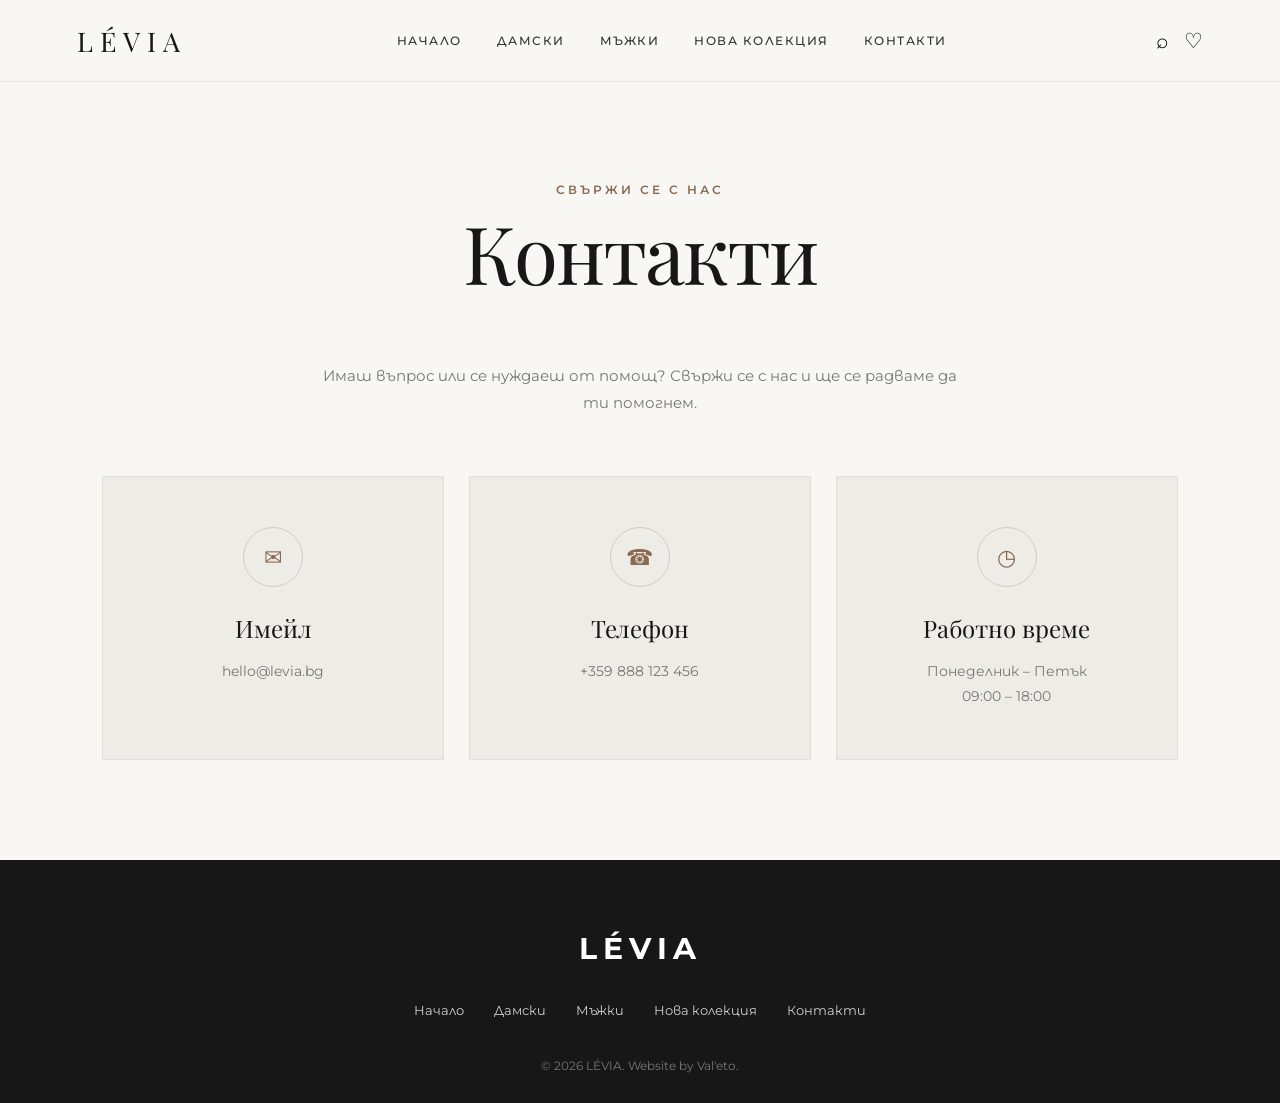
==== commit d477ebec: "Install and Configure Vercel Web Analytics ## Vercel Web Analytics Installation Report  ### Summary " ====
--- a/contact.html
+++ b/contact.html
@@ -16,6 +16,10 @@
         rel="stylesheet">
 
     <link rel="stylesheet" href="style.css">
+    <script>
+        window.va = window.va || function () { (window.vaq = window.vaq || []).push(arguments); };
+    </script>
+    <script defer src="/_vercel/insights/script.js"></script>
 </head>
 
 <body>
@@ -95,4 +99,4 @@
 <script src="components.js"></script>
 
 </body>
-</html>+</html>
--- a/style.css
+++ b/style.css
@@ -755,7 +755,7 @@
 .size-title span:last-child {
     color: #777;
 
-    text-decoration: underline;
+    /* text-decoration: underline; */
 
     cursor: pointer;
 }
@@ -782,14 +782,14 @@
         border-color 0.3s ease;
 }
 
-.sizes button:hover,
+/* .sizes button:hover,
 .sizes button.selected {
     background: #171717;
 
     color: white;
 
     border-color: #171717;
-}
+} */
 
 /* =========================================
    ADD TO CART
